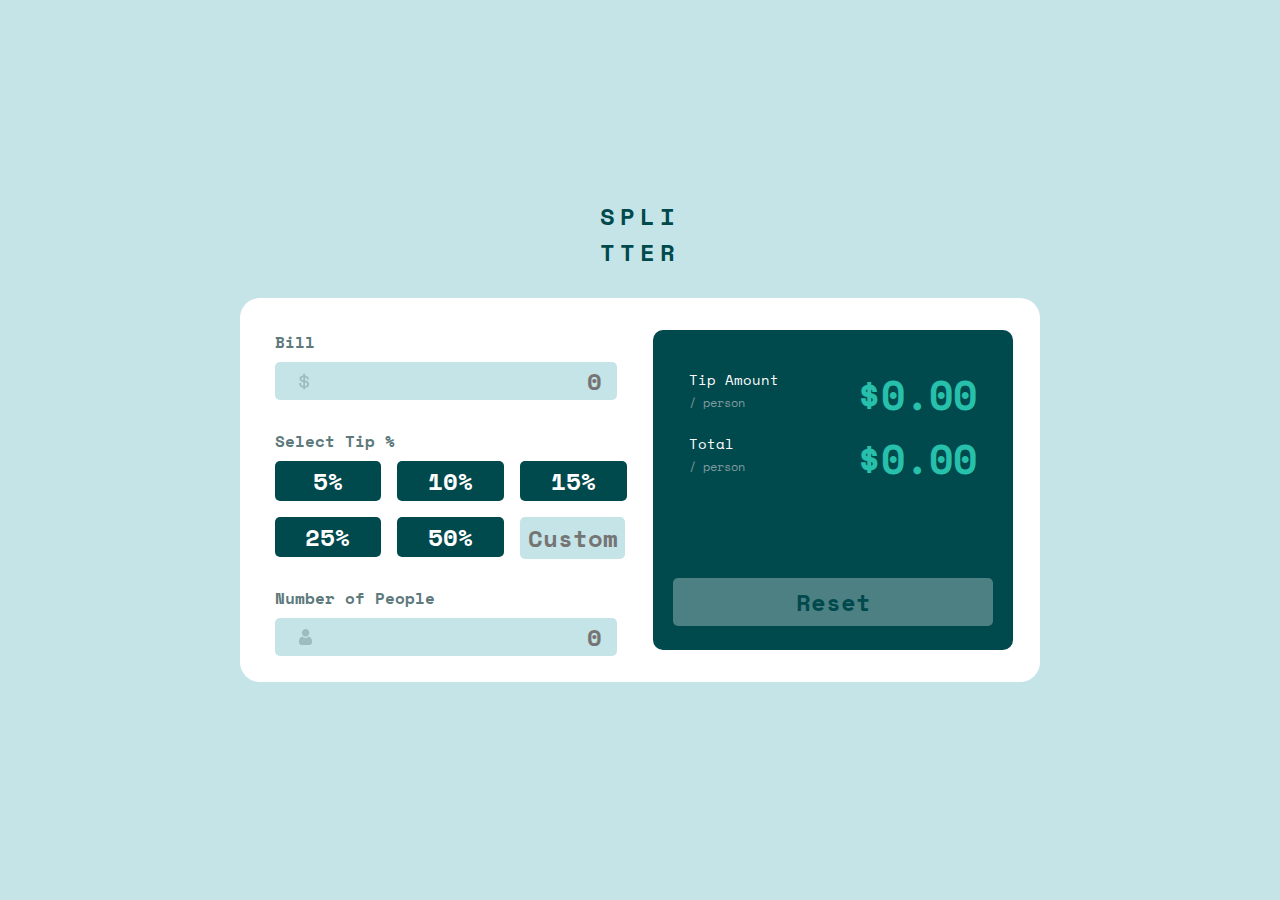
==== index.html @ acdea5ec "Rename TipCalc.html to index.html" ====
<!DOCTYPE html>
<html lang="en">
<head>
    <meta charset="UTF-8">
    <meta http-equiv="X-UA-Compatible" content="IE=edge">
    <meta name="viewport" content="width=device-width, initial-scale=1.0">
    <title>Tip Calculator</title>
    <link rel="stylesheet" href="TipStyle.css">
    <link rel="shortcut icon" type="image/x-icon" href="tip-calculator-app-main/images/favicon-32x32.png">
    <link rel="preconnect" href="https://fonts.googleapis.com">
    <link rel="preconnect" href="https://fonts.gstatic.com" crossorigin>
    <link href="https://fonts.googleapis.com/css2?family=Space+Mono:wght@400;700&display=swap" rel="stylesheet">
</head>
<body>
    <div class="container">
        <main>
            <div class="title-container">
                <p class="title">spli</p>
                <p class="title">tter</p>
            </div>
            <div class="content-container">
                <div class="info-container">
                    <div class="bill-container">
                        <label for="bill">Bill</label><br />
                        <div class="input-container">
                            <input type="number" id="bill" name="total-bill" placeholder="0">
                        </div>
                    </div>
                    <div class="select-container">
                        <label for="select">Select Tip %</label>
                        <div class="tip-percent-container">
                            <button class="btn-5 btn" value="1.05">5%</button>
                            <button class="btn-10 btn" value="1.10">10%</button>
                            <button class="btn-15 btn" value="1.15">15%</button>
                            <button class="btn-25 btn" value="1.25">25%</button>
                            <button class="btn-50 btn" value="1.50">50%</button>
                            <input type="number" class="custom-tip" placeholder="Custom">
                        </div>
                    </div>
                    <div class="num-people-container">
                        <label for="people">Number of People</label><br />
                        <div class="input-container">
                            <input type="number" id="num-people" pattern="[0-9]" name="total-people" placeholder="0">
                        </div>
                    </div>
                </div>
                <div class="output-container">
                    <div class="output-center">
                        <div class="tip-amount-container">
                            <div class="amount-person">
                                <p>Tip Amount</p>
                                <p>/ person</p>
                            </div>
                            <span id="amount-tip">$0.00</span>
                        </div>
                        <div class="total-amount-container">
                            <div class="total-person">
                                <p>Total</p>
                                <p>/ person</p>
                            </div>
                            <span id="amount-total">$0.00</span>
                        </div>
                        <button type="reset">Reset</button>
                    </div>
                </div>
            </div>
        </main>
    </div>
</body>
</html>
---- TipStyle.css ----
body, html {
    padding: 0px;
    margin: 0px;
    box-sizing: border-box;
}

:root {
    --strong-cyan: hsl(172, 67%, 45%);
    --very-dark-cyan: hsl(183, 100%, 15%);
    --dark-grayish-cyan: hsl(186, 14%, 43%);
    --dark-grayish-cyan-2: hsl(184, 14%, 56%);
    --light-grayish-cyan: hsl(185, 41%, 84%);
    --light-grayish-cyan-2: hsl(189, 41%, 97%);
    --white: hsl(0, 0%, 100%);
    --space-mono: "Space Mono";
}

.container {
    width: 100%;
    height: 100vh;
    display: grid;
    place-items: center;
    background-color: var(--light-grayish-cyan);
}

main {
    width: 50rem;
    height: 32rem;
    display: flex;
    flex-direction: column;
    align-items: center;
}

.title-container {
    width: 5rem;
    height: 5rem;
    display: flex;
    justify-content: center;
    flex-direction: column;
}

.title {
    font-family: var(--space-mono);
    font-size: 24px;
    font-weight: bold;
    text-transform: uppercase;
    letter-spacing: 5px;
    color: var(--very-dark-cyan);
    margin: 0;
}

.content-container {
    background-color: var(--white);
    width: 100%;
    height: 75%;
    margin: auto;
    border: hidden;
    border-radius: 20px;
    display: flex;
    justify-content: space-evenly;
    align-items: center;
}

.info-container {
    width: 22.5rem; height: 20rem;
    display: flex;
    flex-direction: column;
    justify-content: space-between
}

.bill-container {
    height: 4;
    padding-left: 0.5rem;
}

.input-container {
    margin-top: 0.5rem;
    width: 95%;
    background-color: var(--light-grayish-cyan);
    border-radius: 5px;
    padding-left: 0.5rem;
}

.select-container {
    height: 8rem;
    padding-left: 0.5rem;
}

.num-people-container {
    height: 4rem;
    padding-left: 0.5rem;
}

label {
    font-family: var(--space-mono); font-size: px; font-weight: bold;
    color: var(--dark-grayish-cyan);
}

input::-webkit-outer-spin-button,
input::-webkit-inner-spin-button {
    -webkit-appearance: none;
    margin: 0;
}

input[type="number"] {
    background-color: var(--light-grayish-cyan); color: var(--very-dark-cyan);
    text-align: right;
    border: none;
    outline: none;
    width: 95%;
    font-size: 24px; font-family: var(--space-mono); font-weight: bold;
}

input[type="number"]:hover {
    cursor: pointer;
    background-color: var(--light-grayish-cyan-2);
}

#bill {
    background: url("./tip-calculator-app-main/images/icon-dollar.svg");
    background-repeat: no-repeat;
    background-position: 1rem 50%;
}

.input-container:hover {
    outline: 2px solid var(--strong-cyan);
    cursor: pointer;
    background-color: var(--light-grayish-cyan-2);
}

.tip-percent-container {
    margin-top: 0.5rem;
    height: 6rem;
    display: grid;
    grid-template-areas: 
        'b5 b10 b15'
        'b25 b50 custom';
    grid-gap: 1rem;
}

.btn, .custom-tip {
    width: calc(20rem / 3); height: calc(5rem / 2);
    background-color: var(--very-dark-cyan); color: var(--white);
    border: none; border-radius: 5px;
    font-size: 24px; font-family: var(--space-mono); font-weight: bold;
}

.btn:hover {
    cursor: pointer;
    background-color: hsla(172, 67%, 45%, 0.7);
    color: var(--very-dark-cyan);
}

.custom-tip:hover {
    cursor: pointer;
    outline: 2px solid var(--strong-cyan);
    background-color: var(--light-grayish-cyan-2);
}

.btn-5 {
    grid-area: b5;
}

.btn-10 {
    grid-area: b10;
}

.btn-15 {
    grid-area: b15;
}

.btn-25 {
    grid-area: b25;
}

.btn-50 {
    grid-area: b50;
}

.tip-percent-container .custom-tip {
    grid-area: custom;
    text-align: center;
}

#num-people {
    background-image: url("./tip-calculator-app-main/images/icon-person.svg");
    background-repeat: no-repeat;
    background-position: 1rem 50%;
}

.output-container {
    width: 22.5rem; height: 20rem;
    background-color: var(--very-dark-cyan);
    border-radius: 10px;
    display: grid; place-items: center;

}

.output-center {
    width: 20rem; height: 16rem;
}

.output-center span {
    font-size: 40px; font-family: var(--space-mono); font-weight: bold;
    color: var(--strong-cyan);
}

.tip-amount-container, .total-amount-container {
    width: 18rem; height: 4rem;
    margin: auto;
    display: flex;
    flex-direction: row;
    justify-content: space-between; align-items: center;
}

.amount-person p:first-of-type, .total-person p:first-of-type{
    font-size: 14px; font-family: var(--space-mono); font-weight: 500;
    color: var(--white);
    line-height: 0;
}

.amount-person p:nth-of-type(2), .total-person p:nth-of-type(2) {
    font-size: 12px; font-family: var(--space-mono); font-weight: 500;
    color: var(--dark-grayish-cyan-2);
}

button[type="reset"] {
    font-size: 24px; font-family: var(--space-mono); font-weight: bold;
    color: var(--very-dark-cyan); background-color: var(--white);
    opacity: 0.3;
    width: 100%; height: 3rem;
    border: none; border-radius: 5px;
    margin-top: 5.5rem;
}
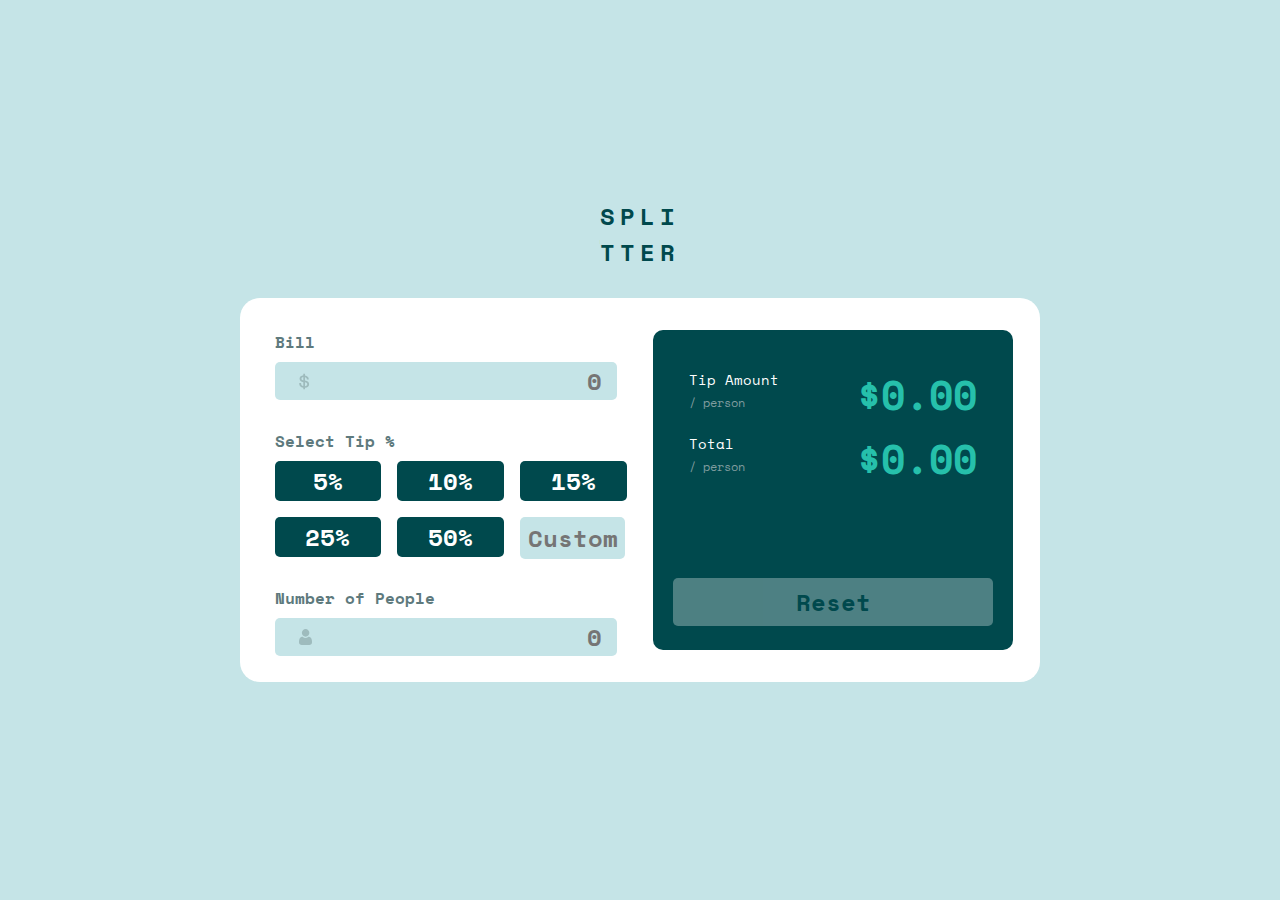
==== commit a4e1ace9: "Rename TipCalc.html to index.html" ====
--- a/index.html
+++ b/index.html
@@ -23,24 +23,24 @@
                     <div class="bill-container">
                         <label for="bill">Bill</label><br />
                         <div class="input-container">
-                            <input type="number" id="bill" name="total-bill" placeholder="0">
+                            <input type="number" id="bill" name="total-bill" placeholder="0" onchange="tipAmountPerson()">
                         </div>
                     </div>
                     <div class="select-container">
                         <label for="select">Select Tip %</label>
                         <div class="tip-percent-container">
-                            <button class="btn-5 btn" value="1.05">5%</button>
-                            <button class="btn-10 btn" value="1.10">10%</button>
-                            <button class="btn-15 btn" value="1.15">15%</button>
-                            <button class="btn-25 btn" value="1.25">25%</button>
-                            <button class="btn-50 btn" value="1.50">50%</button>
-                            <input type="number" class="custom-tip" placeholder="Custom">
+                            <button class="btn-5 btn" value=".05" onclick="perT1()">5%</button>
+                            <button class="btn-10 btn" value=".10" onclick="perT2()">10%</button>
+                            <button class="btn-15 btn" value=".15" onclick="perT3()">15%</button>
+                            <button class="btn-25 btn" value=".25" onclick="perT4()">25%</button>
+                            <button class="btn-50 btn" value=".50" onclick="perT5()">50%</button>
+                            <input type="number" class="custom-tip" placeholder="Custom" onclick="perT6()">
                         </div>
                     </div>
                     <div class="num-people-container">
                         <label for="people">Number of People</label><br />
-                        <div class="input-container">
-                            <input type="number" id="num-people" pattern="[0-9]" name="total-people" placeholder="0">
+                        <div class="input-container input-container-people">
+                            <input type="number" id="num-people" pattern="[0-9]" name="total-people" placeholder="0" onchange="tipAmountTotal()">
                         </div>
                     </div>
                 </div>
@@ -60,11 +60,13 @@
                             </div>
                             <span id="amount-total">$0.00</span>
                         </div>
-                        <button type="reset">Reset</button>
+                        <button class="btnReset" disabled>Reset</button>
                     </div>
                 </div>
             </div>
         </main>
     </div>
+    <script src="https://ajax.googleapis.com/ajax/libs/jquery/3.5.1/jquery.min.js"></script>
+    <script type="text/javascript" src="TipCalc.js"></script>
 </body>
 </html>
--- a/TipStyle.css
+++ b/TipStyle.css
@@ -92,7 +92,7 @@
 }
 
 label {
-    font-family: var(--space-mono); font-size: px; font-weight: bold;
+    font-family: var(--space-mono); font-weight: bold;
     color: var(--dark-grayish-cyan);
 }
 
@@ -123,7 +123,7 @@
 }
 
 .input-container:hover {
-    outline: 2px solid var(--strong-cyan);
+    box-shadow: 0 0 0 2px var(--strong-cyan);
     cursor: pointer;
     background-color: var(--light-grayish-cyan-2);
 }
@@ -151,9 +151,13 @@
     color: var(--very-dark-cyan);
 }
 
+.btn:focus {
+    background-color: var(--strong-cyan);
+}
+
 .custom-tip:hover {
     cursor: pointer;
-    outline: 2px solid var(--strong-cyan);
+    box-shadow: 0 0 0 2px var(--strong-cyan);
     background-color: var(--light-grayish-cyan-2);
 }
 
@@ -224,7 +228,7 @@
     color: var(--dark-grayish-cyan-2);
 }
 
-button[type="reset"] {
+.btnReset {
     font-size: 24px; font-family: var(--space-mono); font-weight: bold;
     color: var(--very-dark-cyan); background-color: var(--white);
     opacity: 0.3;
@@ -232,3 +236,14 @@
     border: none; border-radius: 5px;
     margin-top: 5.5rem;
 }
+
+.btn-complete {
+    background-color: var(--strong-cyan);
+    opacity: 1;
+}
+
+.btn-hover {
+    cursor: pointer;
+    background-color: var(--dark-grayish-cyan-2);
+    opacity: 1; filter: brightness(1.5);
+}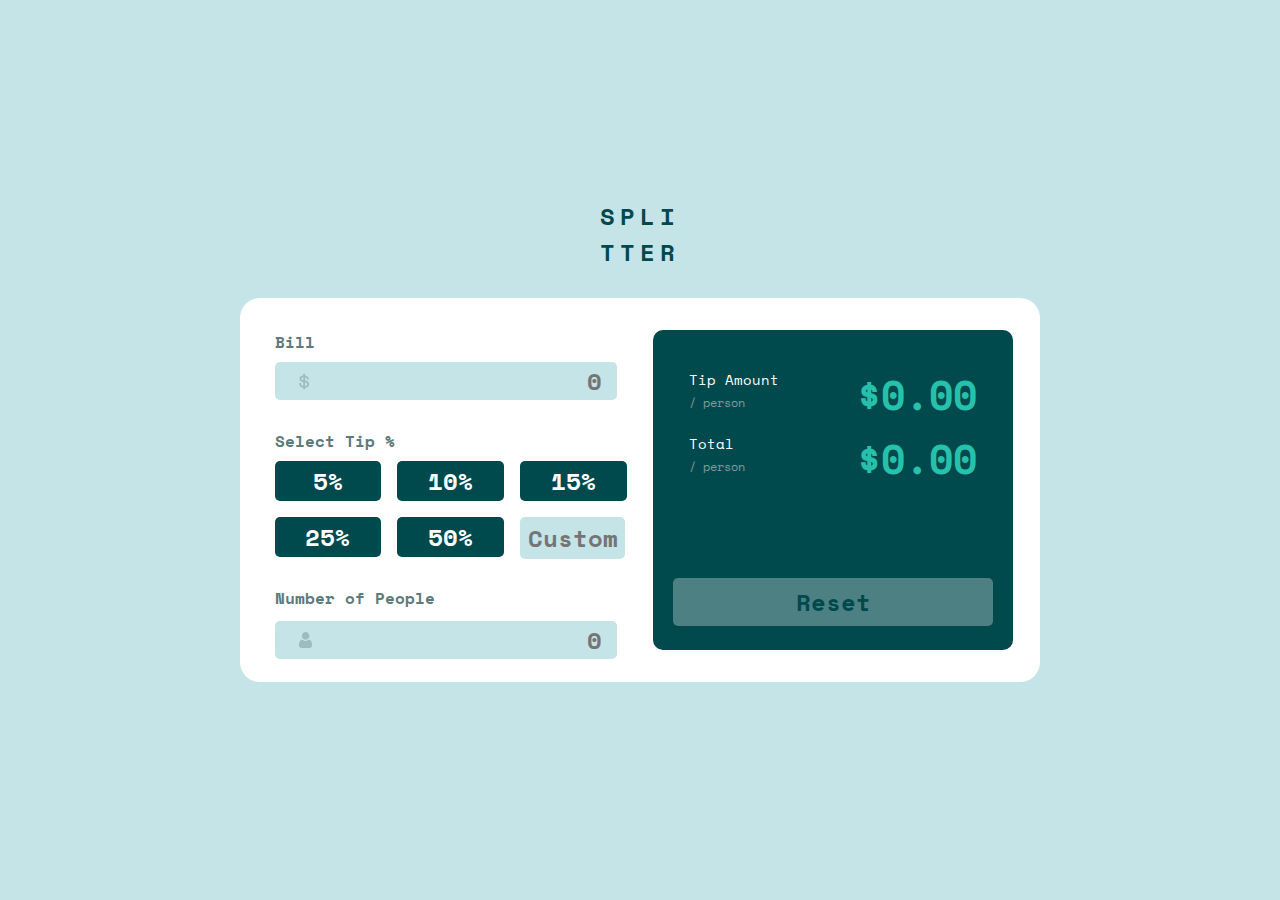
==== commit 0f14d49c: "Rename TipCalc.html to index.html" ====
--- a/index.html
+++ b/index.html
@@ -34,11 +34,14 @@
                             <button class="btn-15 btn" value=".15" onclick="perT3()">15%</button>
                             <button class="btn-25 btn" value=".25" onclick="perT4()">25%</button>
                             <button class="btn-50 btn" value=".50" onclick="perT5()">50%</button>
-                            <input type="number" class="custom-tip" placeholder="Custom" onclick="perT6()">
+                            <input type="number" class="custom-tip" placeholder="Custom" onchange="perT6()" onclick="perT6()">
                         </div>
                     </div>
                     <div class="num-people-container">
-                        <label for="people">Number of People</label><br />
+                        <div class="labels-zero">
+                            <label for="people">Number of People</label>
+                            <p id="zero">Can't be zero</p>
+                        </div>
                         <div class="input-container input-container-people">
                             <input type="number" id="num-people" pattern="[0-9]" name="total-people" placeholder="0" onchange="tipAmountTotal()">
                         </div>
--- a/TipStyle.css
+++ b/TipStyle.css
@@ -75,11 +75,18 @@
 
 .input-container {
     margin-top: 0.5rem;
-    width: 95%;
+    margin-bottom: 0;
+    width: 95%; 
     background-color: var(--light-grayish-cyan);
     border-radius: 5px;
     padding-left: 0.5rem;
-}
+    display: flex; align-items: center;
+}
+
+.input-container-people {
+    margin-top: -5px;
+}
+
 
 .select-container {
     height: 8rem;
@@ -89,6 +96,17 @@
 .num-people-container {
     height: 4rem;
     padding-left: 0.5rem;
+}
+
+.labels-zero {
+    display: flex; flex-direction: row; justify-content: space-between; 
+}
+
+#zero {
+    margin-top: 0;
+    font-family: var(--space-mono); font-weight: bold;
+    color: hsl(0, 70%, 50%);
+    visibility: hidden;
 }
 
 label {
@@ -111,7 +129,7 @@
     font-size: 24px; font-family: var(--space-mono); font-weight: bold;
 }
 
-input[type="number"]:hover {
+input[type="number"]:hover, .input-container:hover {
     cursor: pointer;
     background-color: var(--light-grayish-cyan-2);
 }
@@ -124,8 +142,6 @@
 
 .input-container:hover {
     box-shadow: 0 0 0 2px var(--strong-cyan);
-    cursor: pointer;
-    background-color: var(--light-grayish-cyan-2);
 }
 
 .tip-percent-container {
@@ -246,4 +262,76 @@
     cursor: pointer;
     background-color: var(--dark-grayish-cyan-2);
     opacity: 1; filter: brightness(1.5);
+}
+
+@media screen and (max-width: 1250px) {
+    .container {
+        height: 110vh;
+    }
+
+    main {
+        width: 80%;
+        height: 70rem;
+    }
+
+    .content-container {
+        flex-direction: column;
+    }
+}
+
+@media screen and (max-width: 500px) {
+    .container {
+        height: 108vh;
+    }
+
+    main {
+        width: 100%;
+        height: 60rem;
+    }
+
+    .title-container {
+        transform: translateY(3rem);
+    }
+
+    .content-container {
+        flex-direction: column;
+        border-bottom-left-radius: 0;
+        border-bottom-right-radius: 0;
+    }
+
+    .info-container {
+        height: 22.5rem;
+    }
+
+    .select-container {
+        height: 14.5rem;
+        display: flex; flex-direction: column;
+        justify-content: center;
+    }
+
+    .tip-percent-container {
+        margin-top: 1rem;
+        grid-template-areas: 
+            'b5 b10'
+            'b15 b25'
+            'b50 custom';
+        height: 9.5rem;
+    }
+
+    .btn, .tip-percent-container input[type="number"] {
+        width: calc(20rem / 2);
+    }
+
+    .output-container {
+        height: 15rem;
+        width: 95%;
+    }
+
+    .output-center {
+        height: 13rem;
+    }
+
+    .btnReset {
+        margin-top: 2rem;
+    }
 }